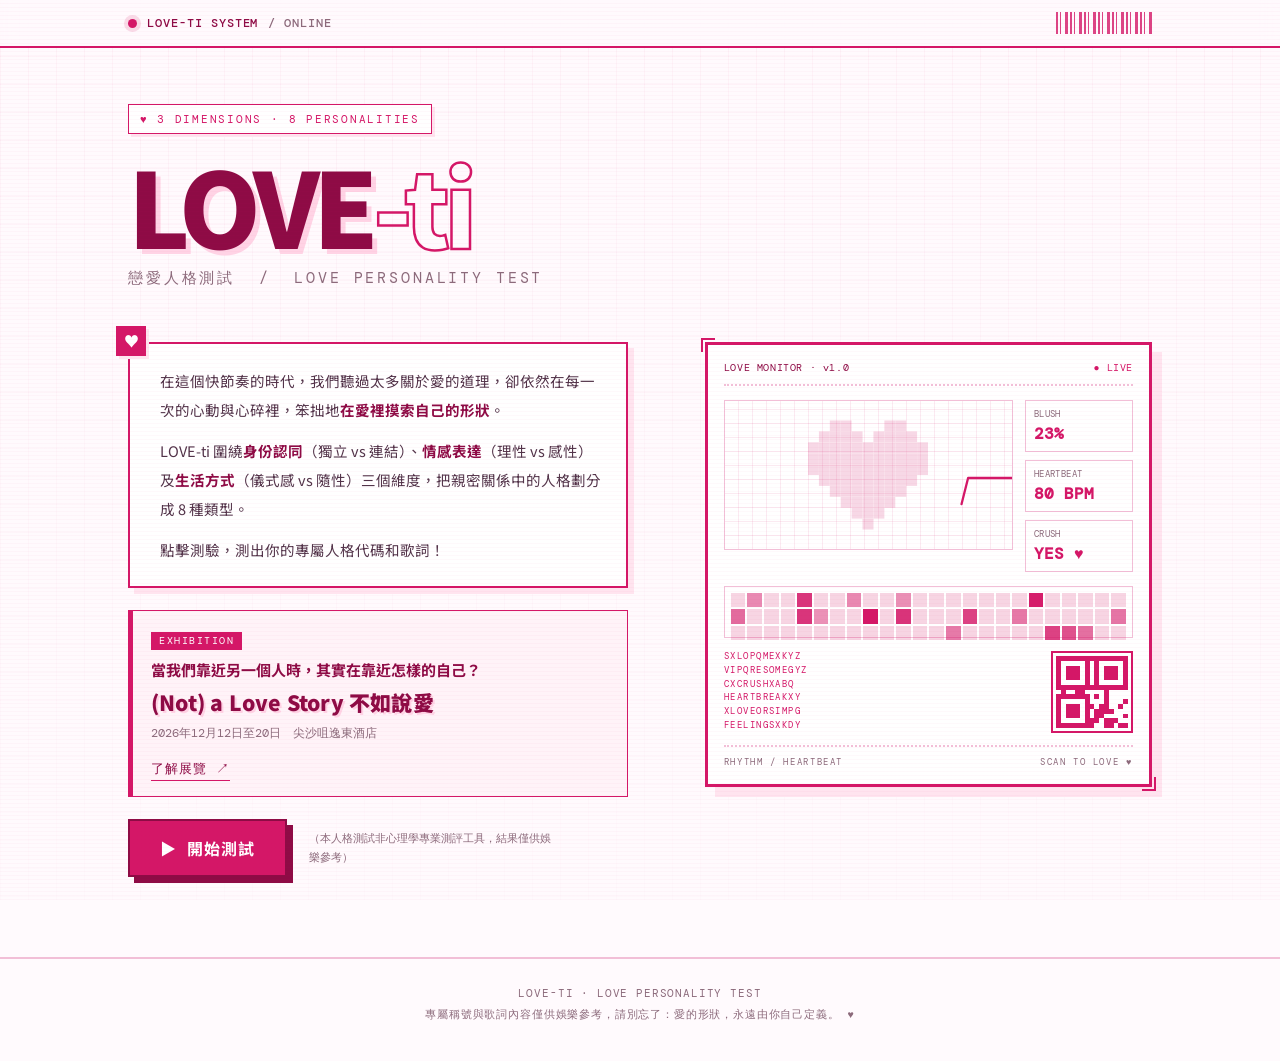
==== LOVE-ti/index.html @ d8050f68 "Add files via upload" ====
<!DOCTYPE html>
<html lang="zh-Hant">
<head>
<meta charset="UTF-8">
<meta name="viewport" content="width=device-width, initial-scale=1.0">
<title>LOVE-ti 戀愛人格測試 | Love Personality Test</title>
<meta name="description" content="LOVE-ti 戀愛人格測試：3 個維度、8 種戀愛人格，測出你的專屬戀愛人格和歌詞。">
<link rel="preconnect" href="https://fonts.googleapis.com">
<link rel="preconnect" href="https://fonts.gstatic.com" crossorigin>
<link href="https://fonts.googleapis.com/css2?family=DM+Mono:wght@400;500&family=Noto+Sans+TC:wght@400;500;700;900&family=Press+Start+2P&display=swap" rel="stylesheet">
<style>
:root{
  --pink:#d41767;
  --pink-deep:#8e0b45;
  --pink-mid:#e94d8c;
  --pink-soft:#ffe4ef;
  --pink-pale:#fff3f8;
  --ink:#311423;
  --muted:#8c6a7b;
  --paper:#fffafd;
  --line:#f2bfd7;
  --mono:'DM Mono',ui-monospace,monospace;
  --pixel:'Press Start 2P',var(--mono);
  --sans:'Noto Sans TC','PingFang TC','Microsoft JhengHei',sans-serif;
}
*{box-sizing:border-box}
html{scroll-behavior:smooth}
body{margin:0;background:var(--paper);color:var(--ink);font-family:var(--sans);-webkit-font-smoothing:antialiased;overflow-x:hidden}
body::before{content:"";position:fixed;inset:0;z-index:0;pointer-events:none;
  background-image:
    linear-gradient(rgba(212,23,103,.045) 1px,transparent 1px),
    linear-gradient(90deg,rgba(212,23,103,.045) 1px,transparent 1px);
  background-size:28px 28px;
  mask-image:linear-gradient(to bottom,rgba(0,0,0,.9),rgba(0,0,0,.25));
}
.scanlines{position:fixed;inset:0;z-index:90;pointer-events:none;background:repeating-linear-gradient(to bottom,transparent 0 3px,rgba(212,23,103,.028) 3px 4px)}
.wrap{position:relative;z-index:1;max-width:1080px;margin:0 auto;padding:0 28px}
.mono{font-family:var(--mono)}
.pixel{font-family:var(--pixel)}

/* ---------- top bar ---------- */
.topbar{border-bottom:2px solid var(--pink);background:rgba(255,250,253,.86);backdrop-filter:blur(8px);position:sticky;top:0;z-index:60}
.topbar-in{max-width:1080px;margin:auto;padding:12px 28px;display:flex;align-items:center;justify-content:space-between;gap:16px}
.brand{display:flex;align-items:center;gap:10px;font-family:var(--mono);font-size:12px;letter-spacing:.08em;color:var(--pink-deep);font-weight:500}
.brand .dot{width:9px;height:9px;background:var(--pink);border-radius:50%;box-shadow:0 0 0 4px rgba(212,23,103,.14);animation:blink 1.6s steps(2) infinite}
.barcode{height:22px;width:96px;background:repeating-linear-gradient(90deg,var(--pink) 0 2px,transparent 2px 4px,var(--pink) 4px 5px,transparent 5px 9px,var(--pink) 9px 12px,transparent 12px 14px);opacity:.8}
@keyframes blink{50%{opacity:.25}}

/* ---------- screens ---------- */
.screen{display:none;animation:fadeUp .55s cubic-bezier(.2,.8,.2,1)}
.screen.active{display:block}
@keyframes fadeUp{from{opacity:0;transform:translateY(18px)}to{opacity:1;transform:none}}

/* ---------- hero ---------- */
.hero-head{padding:56px 0 24px}
.hero{display:grid;grid-template-columns:1.08fr .92fr;gap:52px;align-items:start;padding:0 0 80px}
.eyebrow{display:inline-flex;align-items:center;gap:8px;font-family:var(--mono);font-size:11px;letter-spacing:.16em;color:var(--pink);border:1.5px solid var(--pink);padding:7px 11px;background:#fff;box-shadow:3px 3px 0 var(--pink-soft)}
.title{margin:22px 0 4px;font-size:clamp(60px,8.6vw,104px);line-height:.92;font-weight:900;letter-spacing:-.06em;color:var(--pink-deep);text-shadow:5px 5px 0 #ffd3e5}
.title span{color:transparent;-webkit-text-stroke:2.5px var(--pink);text-shadow:none}
.subtitle{font-family:var(--mono);font-size:clamp(12px,1.5vw,15px);letter-spacing:.19em;color:var(--muted);margin:16px 0 30px;text-transform:uppercase}
.intro{position:relative;background:#fff;border:2px solid var(--pink);box-shadow:6px 6px 0 var(--pink-soft);padding:22px 24px 22px 30px;font-size:14.5px;line-height:2;color:#523349;max-width:500px}
.intro::before{content:"♥";position:absolute;left:-14px;top:-18px;background:var(--pink);color:#fff;width:30px;height:30px;display:grid;place-items:center;font-size:15px;box-shadow:3px 3px 0 var(--pink-soft)}
.intro b{color:var(--pink-deep)}
.intro p{margin:0 0 12px}
.intro p:last-child{margin:0}
.btn{display:inline-flex;align-items:center;justify-content:center;gap:10px;cursor:pointer;border:2px solid var(--pink-deep);background:var(--pink);color:#fff;font-family:var(--sans);font-weight:700;font-size:16px;letter-spacing:.06em;padding:15px 30px;box-shadow:6px 6px 0 var(--pink-deep);transition:transform .16s,box-shadow .16s,background .16s;user-select:none}
.btn:hover{transform:translate(3px,3px);box-shadow:3px 3px 0 var(--pink-deep);background:var(--pink-mid)}
.btn:active{transform:translate(6px,6px);box-shadow:0 0 0 var(--pink-deep)}
.btn.ghost{background:#fff;color:var(--pink-deep);box-shadow:4px 4px 0 var(--pink-soft)}
.btn.small{padding:11px 18px;font-size:13px;box-shadow:4px 4px 0 var(--pink-deep)}
.hero-actions{display:flex;align-items:center;gap:22px;flex-wrap:wrap;margin-top:0}
.note{font-family:var(--mono);font-size:11px;color:var(--muted);line-height:1.7;max-width:250px}

/* ---------- exhibition ---------- */
.exhibit{position:relative;background:var(--pink-pale);border:1.5px solid var(--pink);border-left:5px solid var(--pink);padding:14px 18px 15px;max-width:500px;margin:22px 0}
.exhibit .ex-tag{display:inline-block;background:var(--pink);color:#fff;font-family:var(--mono);font-size:9.5px;letter-spacing:.16em;padding:3px 8px;margin-bottom:7px}
.exhibit .ex-slogan{font-size:15px;font-weight:700;line-height:1.7;color:var(--pink-deep);margin:0 0 6px}
.exhibit .ex-title{font-weight:900;font-size:21px;color:var(--pink-deep);line-height:1.4;text-shadow:2px 2px 0 #ffd3e5;letter-spacing:.01em}
.exhibit .ex-meta{font-family:var(--mono);font-size:12px;color:var(--muted);margin:5px 0 11px;line-height:1.7}
.ex-link{display:inline-block;font-family:var(--mono);font-size:12.5px;letter-spacing:.08em;color:var(--pink-deep);text-decoration:none;border-bottom:1.5px solid var(--pink);padding-bottom:2px}
.ex-link:hover{color:var(--pink);border-bottom-style:dashed}
.result-ex{max-width:none;margin:0 0 26px}
.result-ex .ex-slogan{font-size:16px}
.result-ex .ex-title{font-size:23px}
.result-ex .ex-meta{font-size:13px}

/* ---------- jelly bounce on click ---------- */
.jelly{animation:jelly .56s cubic-bezier(.2,.8,.2,1)}
@keyframes jelly{
  0%{transform:scale(1,1)}
  22%{transform:scale(1.13,.87)}
  42%{transform:scale(.9,1.12)}
  62%{transform:scale(1.06,.94)}
  80%{transform:scale(.97,1.03)}
  100%{transform:scale(1,1)}
}

/* ---------- monitor ---------- */
.monitor{background:#fff;border:3px solid var(--pink);box-shadow:10px 10px 0 var(--pink-soft);padding:16px;position:relative}
.monitor::before,.monitor::after{content:"";position:absolute;width:12px;height:12px;border:2px solid var(--pink)}
.monitor::before{top:-7px;left:-7px;border-right:0;border-bottom:0}
.monitor::after{bottom:-7px;right:-7px;border-left:0;border-top:0}
.m-head{display:flex;justify-content:space-between;align-items:center;font-family:var(--mono);font-size:10px;color:var(--pink-deep);border-bottom:2px dotted var(--line);padding-bottom:10px;letter-spacing:.06em}
.m-head .live{color:var(--pink);animation:blink 1.2s steps(2) infinite}
.m-mid{display:grid;grid-template-columns:1fr 108px;gap:12px;margin:14px 0}
.m-wave{border:1.5px solid var(--line);background:repeating-linear-gradient(90deg,transparent 0 13px,rgba(212,23,103,.09) 13px 14px),repeating-linear-gradient(0deg,transparent 0 13px,rgba(212,23,103,.09) 13px 14px);height:150px;position:relative;overflow:hidden;display:grid;place-items:center}
.m-wave svg{width:100%;height:100%}
.ecg{fill:none;stroke:var(--pink);stroke-width:2.4;stroke-linecap:round;stroke-linejoin:round;stroke-dasharray:520;stroke-dashoffset:520;animation:ecgDraw 3.4s linear infinite}
@keyframes ecgDraw{0%{stroke-dashoffset:520}70%,100%{stroke-dashoffset:-520}}
.m-stats{display:flex;flex-direction:column;gap:8px}
.stat{border:1.5px solid var(--line);padding:7px 8px;font-family:var(--mono);font-size:9px;color:var(--muted);letter-spacing:.04em}
.stat b{display:block;font-size:16px;color:var(--pink);letter-spacing:0;margin-top:3px}
.m-pixels{height:52px;margin-bottom:12px;border:1.5px solid var(--line);display:grid;grid-template-columns:repeat(24,1fr);gap:2px;padding:6px;align-items:center}
.m-pixels i{aspect-ratio:1;background:var(--pink);opacity:.18}
.m-pixels i.on{opacity:1}
.m-bottom{display:grid;grid-template-columns:1fr 82px;gap:12px;align-items:end}
.m-lines{font-family:var(--mono);font-size:9px;line-height:1.55;letter-spacing:.16em;color:var(--pink);word-break:break-all}
.m-lines span{display:block;white-space:nowrap}
.qr{width:82px;height:82px;border:2px solid var(--pink);padding:3px;background:#fff}
.qr svg{width:100%;height:100%;display:block}
.m-foot{margin-top:12px;font-family:var(--mono);font-size:9px;letter-spacing:.18em;color:var(--muted);display:flex;justify-content:space-between;border-top:2px dotted var(--line);padding-top:9px}

/* ---------- quiz ---------- */
.quiz-head{display:flex;align-items:flex-end;justify-content:space-between;gap:20px;margin:52px 0 18px}
.quiz-head h2{font-size:26px;margin:0;font-weight:900;letter-spacing:-.02em}
.counter{font-family:var(--mono);font-size:13px;color:var(--pink-deep);letter-spacing:.1em}
.counter em{font-style:normal;color:var(--pink);font-size:22px}
.progress{height:12px;border:2px solid var(--pink);background:#fff;box-shadow:4px 4px 0 var(--pink-soft);overflow:hidden}
.progress div{height:100%;background:repeating-linear-gradient(90deg,var(--pink) 0 12px,var(--pink-mid) 12px 16px);width:10%;transition:width .4s cubic-bezier(.2,.8,.2,1)}
.q-card{background:#fff;border:2px solid var(--pink);box-shadow:8px 8px 0 var(--pink-soft);padding:34px 36px;margin-top:26px}
.q-index{font-family:var(--pixel);font-size:11px;color:var(--pink);letter-spacing:.04em}
.q-title{font-size:clamp(19px,2.6vw,25px);font-weight:900;line-height:1.6;margin:14px 0 26px;letter-spacing:-.01em}
.options{display:grid;grid-template-columns:1fr 1fr;gap:14px}
.opt{position:relative;text-align:left;cursor:pointer;border:2px solid var(--line);background:var(--pink-pale);padding:18px 18px 18px 56px;font-family:var(--sans);font-size:14.5px;line-height:1.75;color:var(--ink);min-height:88px;transition:transform .16s,border-color .16s,box-shadow .16s,background .16s}
.opt:hover{transform:translate(-3px,-3px);border-color:var(--pink);box-shadow:5px 5px 0 var(--pink);background:#fff}
.opt .key{position:absolute;left:14px;top:16px;width:28px;height:28px;display:grid;place-items:center;background:var(--pink);color:#fff;font-family:var(--mono);font-size:13px;font-weight:500}
.opt:hover .key{background:var(--pink-deep)}
.opt.picked{border-color:var(--pink);background:#fff;box-shadow:5px 5px 0 var(--pink)}
.quiz-foot{display:flex;justify-content:space-between;align-items:center;margin-top:22px;min-height:44px}
.back{border:0;background:transparent;color:var(--muted);font-family:var(--mono);font-size:12px;cursor:pointer;padding:8px 0;border-bottom:1px solid var(--line)}
.back:hover{color:var(--pink)}
.hint{font-family:var(--mono);font-size:11px;color:var(--muted);letter-spacing:.04em}

/* final question */
.final-note{background:var(--pink-soft);border-left:4px solid var(--pink);padding:12px 16px;font-size:13px;line-height:1.8;color:var(--pink-deep);margin:-10px 0 22px}
.mascot-grid{display:grid;grid-template-columns:repeat(4,1fr);gap:12px}
.mascot-opt{cursor:pointer;border:2px solid var(--line);background:#fff;padding:10px 8px 12px;text-align:center;transition:transform .16s,box-shadow .16s,border-color .16s}
.mascot-opt:hover{transform:translate(-3px,-3px);border-color:var(--pink);box-shadow:5px 5px 0 var(--pink)}
.mascot-opt img{width:100%;height:96px;object-fit:contain;display:block}
.mascot-opt b{display:block;font-family:var(--mono);font-size:15px;color:var(--pink-deep);margin-top:4px;letter-spacing:.06em}
.mascot-opt small{font-size:11px;color:var(--muted)}

/* ---------- result ---------- */
.result-top{text-align:center;padding:58px 0 8px}
.result-top .eyebrow{margin-bottom:14px}
.result-top h2{font-size:clamp(28px,4.5vw,44px);font-weight:900;margin:0;color:var(--pink-deep);letter-spacing:-.03em}
.result-top p{font-family:var(--mono);font-size:12px;letter-spacing:.16em;color:var(--muted)}
.result-card{display:flex;flex-direction:column;background:#fff;border:3px solid var(--pink);box-shadow:10px 10px 0 var(--pink-soft);margin:34px 0 26px}
.result-avatar{background:var(--pink-pale);border-bottom:2px solid var(--pink);display:flex;flex-direction:column;align-items:center;justify-content:center;padding:26px;position:relative}
.result-avatar::before{content:"";position:absolute;inset:14px;border:1.5px dashed var(--line);pointer-events:none}
.result-avatar img{width:100%;max-width:270px;height:auto;max-height:270px;object-fit:contain;animation:float 4s ease-in-out infinite}
@keyframes float{50%{transform:translateY(-9px) rotate(-2deg)}}
.result-body{padding:26px 34px 30px}
.traits-line{font-family:var(--mono);font-size:12px;letter-spacing:.16em;color:var(--pink);margin-bottom:8px}
.type-name{font-size:clamp(25px,3.4vw,34px);font-weight:900;margin:0 0 18px;letter-spacing:-.02em}
.type-desc{font-size:14.5px;line-height:2;color:#523349;margin:0}
.lyric{margin-bottom:22px;background:var(--pink-pale);border-left:4px solid var(--pink);padding:18px 22px}
.lyric .ly-text{font-size:16px;line-height:1.9;font-weight:700;color:var(--pink-deep);white-space:pre-line}
.lyric .ly-credit{font-family:var(--mono);font-size:10.5px;color:var(--muted);margin-top:10px;line-height:1.7}
.analysis-grid{display:grid;grid-template-columns:1fr 1fr;gap:20px;margin-bottom:26px}
.panel{background:#fff;border:2px solid var(--pink);box-shadow:5px 5px 0 var(--pink-soft);padding:22px}
.panel h3{font-family:var(--mono);font-size:11px;letter-spacing:.16em;color:var(--pink);margin:0 0 4px;font-weight:500}
.panel .panel-sub{font-size:12px;color:var(--muted);margin-bottom:14px}
.sliders{display:flex;flex-direction:column;gap:30px;padding:8px 2px 4px}
.slider-row{text-align:center}
.slider-dim{font-family:var(--mono);font-size:13px;font-weight:700;letter-spacing:.18em;color:var(--pink-deep);margin-bottom:10px}
.slider-bar{position:relative;height:40px;border:1px solid var(--line);border-radius:24px;overflow:hidden;background:#f5f3f5}
.slider-fill{position:absolute;top:0;bottom:0;border-radius:24px}
.pct-badge{position:absolute;top:50%;transform:translateY(-50%);z-index:2;width:36px;height:36px;border-radius:50%;background:#fff;border:2px solid rgba(212,23,103,.28);display:grid;place-items:center;font-family:var(--mono);font-size:12px;font-weight:500;color:var(--pink-deep);box-shadow:0 2px 5px rgba(142,11,69,.12)}
.pct-badge.bl{left:1px}
.pct-badge.br{right:1px}
.side-label{position:absolute;top:50%;transform:translateY(-50%);z-index:2;font-family:var(--mono);font-size:12px;font-weight:700;letter-spacing:.04em;white-space:nowrap;color:var(--muted)}
.side-label.ll{left:43px}
.side-label.rl{right:43px;text-align:right}
.side-label.on-fill{color:#fff}
@media(max-width:560px){
  .slider-bar{height:38px}
  .pct-badge{width:34px;height:34px;font-size:11px}
  .side-label{font-size:11px}
  .side-label.ll{left:40px}
  .side-label.rl{right:40px}
}
.match-list{display:flex;flex-direction:column;gap:22px}
.match{display:flex;gap:22px;align-items:flex-start;border-bottom:1px dashed var(--line);padding-bottom:22px}
.match:last-child{border-bottom:0;padding-bottom:0}
.match img{width:150px;height:150px;object-fit:contain;flex:none;background:var(--pink-pale);border:1.5px solid var(--line)}
.match .m-code{font-family:var(--mono);font-size:15px;font-weight:500;color:var(--pink-deep)}
.match .m-tag{font-family:var(--mono);font-size:11px;letter-spacing:.08em;padding:4px 8px;margin-left:8px;vertical-align:middle}
.match .m-tag.good{background:#ffe6f0;color:var(--pink)}
.match .m-tag.bad{background:#3d1730;color:#ffd0e3}
.match .m-name{font-size:22px;font-weight:900;margin:8px 0 8px}
.match .m-why{font-size:15px;line-height:1.9;color:var(--muted)}
.actions{display:flex;gap:16px;justify-content:center;flex-wrap:wrap;margin:34px 0 70px}

/* ---------- footer / toast ---------- */
.footer{border-top:2px solid var(--line);padding:24px 0 36px;text-align:center;font-family:var(--mono);font-size:10.5px;letter-spacing:.08em;color:var(--muted);line-height:2}
.toast{position:fixed;left:50%;bottom:32px;transform:translate(-50%,20px);background:var(--ink);color:#fff;font-family:var(--mono);font-size:12px;padding:12px 22px;opacity:0;pointer-events:none;transition:.3s;z-index:120;box-shadow:4px 4px 0 var(--pink)}
.toast.show{opacity:1;transform:translate(-50%,0)}
.loading{display:flex;flex-direction:column;align-items:center;justify-content:center;min-height:60vh;gap:18px}
.loading .ld-heart{font-size:56px;animation:pulse 1s ease-in-out infinite}
@keyframes pulse{50%{transform:scale(1.18)}}
.loading p{font-family:var(--mono);font-size:12px;letter-spacing:.2em;color:var(--pink)}

@media(max-width:860px){
  .hero-head{padding:44px 0 24px}
  .hero{grid-template-columns:1fr;gap:32px;padding:0 0 60px}
  .monitor{max-width:460px}
  .result-card{grid-template-columns:1fr}
  .result-avatar{border-right:0;border-bottom:2px solid var(--pink);min-height:280px}
  .analysis-grid{grid-template-columns:1fr}
}
@media(max-width:560px){
  .wrap{padding:0 18px}
  .topbar-in{padding:10px 18px}
  .barcode{width:56px}
  .options{grid-template-columns:1fr}
  .mascot-grid{grid-template-columns:repeat(2,1fr)}
  .q-card{padding:24px 20px}
  .result-body{padding:24px 20px}
  .title{text-shadow:4px 4px 0 #ffd3e5}
  .match img{width:110px;height:110px}
  .match .m-name{font-size:19px}
  .match .m-why{font-size:13.5px}
}
</style>
</head>
<body>
<div class="scanlines"></div>

<header class="topbar">
  <div class="topbar-in">
    <div class="brand"><span class="dot"></span>LOVE-TI SYSTEM <span style="color:var(--muted)">/ ONLINE</span></div>
    <div class="barcode" aria-hidden="true"></div>
  </div>
</header>

<main class="wrap">

  <!-- ============ HERO ============ -->
  <section id="hero" class="screen active">
    <div class="hero-head">
      <span class="eyebrow" data-text="eyebrow"></span>
      <h1 class="title">LOVE<span>-ti</span></h1>
      <div class="subtitle" data-html="subtitle"></div>
    </div>
    <div class="hero">
      <div>
        <div class="intro" data-html="introHTML"></div>
        <div class="exhibit">
          <span class="ex-tag">EXHIBITION</span>
          <div class="ex-slogan" data-text="exhibitionSlogan"></div>
          <div class="ex-title" data-text="exhibitionTitle"></div>
          <div class="ex-meta" data-text="exhibitionShare"></div>
          <a class="ex-link" data-exhibition-link target="_blank" rel="noopener" data-text="exhibitionBtn"></a>
        </div>
        <div class="hero-actions">
          <button class="btn" onclick="startQuiz()" data-html="startBtn"></button>
          <div class="note" data-text="disclaimer"></div>
        </div>
      </div>

      <div class="monitor">
        <div class="m-head"><span>LOVE MONITOR · v1.0</span><span class="live">● LIVE</span></div>
        <div class="m-mid">
          <div class="m-wave">
            <svg viewBox="0 0 300 150" preserveAspectRatio="none">
              <path class="ecg" d="M0 78 H38 l9 0 l7 -16 l9 47 l8 -31 l8 0 H96 l8 0 l7 -16 l9 47 l8 -31 l8 0 H158 l9 0 l7 -16 l9 47 l8 -31 l8 0 H222 l8 0 l7 -16 l9 47 l8 -31 l8 0 H300"/>
            </svg>
            <div id="pixelHeart" style="position:absolute;display:grid;place-items:center;opacity:.16"></div>
          </div>
          <div class="m-stats">
            <div class="stat">BLUSH<b>23%</b></div>
            <div class="stat">HEARTBEAT<b id="bpm">88 BPM</b></div>
            <div class="stat">CRUSH<b id="crush">YES ♥</b></div>
          </div>
        </div>
        <div class="m-pixels" id="pixelRow"></div>
        <div class="m-bottom">
          <div class="m-lines">
            <span>SXLOPQMEXKYZ</span><span>VIPQRESOMEGYZ</span>
            <span>CXCRUSHXABQ</span><span>HEARTBREAKXY</span>
            <span>XLOVEORSIMPG</span><span>FEELINGSXKDY</span>
          </div>
          <div class="qr" id="fakeQr"></div>
        </div>
        <div class="m-foot"><span>RHYTHM / HEARTBEAT</span><span>SCAN TO LOVE ♥</span></div>
      </div>
    </div>
  </section>

  <!-- ============ QUIZ ============ -->
  <section id="quiz" class="screen">
    <div class="quiz-head">
      <h2><span data-text="quizTitle"></span> <span style="color:var(--pink);font-family:var(--mono);font-size:14px">/ QUIZ</span></h2>
      <div class="counter" id="counterWrap">Q <em>01</em> / 12</div>
    </div>
    <div class="progress"><div id="progressBar"></div></div>
    <div class="q-card" id="qCard"></div>
    <div class="quiz-foot">
      <button class="back" id="backBtn" onclick="goBack()" style="visibility:hidden" data-text="backBtn"></button>
      <span class="hint" data-text="quizHint"></span>
    </div>
  </section>

  <!-- ============ LOADING ============ -->
  <section id="loadingScreen" class="screen">
    <div class="loading">
      <div class="ld-heart">♥</div>
      <p id="loadingText" data-text="loadingText"></p>
      <div class="progress" style="width:min(100%,420px)"><div id="loadBar" style="width:5%"></div></div>
    </div>
  </section>

  <!-- ============ RESULT ============ -->
  <section id="result" class="screen">
    <div id="resultContent"></div>
  </section>

</main>

<footer class="footer" data-html="footerHTML"></footer>

<div class="toast" id="toast"></div>

<script src="content.js"></script>
<script>
/* =========================================================
   DATA  —— 所有可修改文字集中在 content.js
   ========================================================= */
const IMAGE = code => `assets/mascots/${code}.png`;
const C = window.LOVE_TI_CONTENT;
const QUESTIONS = C.questions;
const BONUS = C.bonus;
const TYPES = C.types;
const UI = C.ui;
const DIMS = [['D','L'],['P','C'],['R','S']];
const TRAIT = {D:'感性', L:'理性', P:'獨立', C:'連結', R:'儀式感', S:'隨性'};
let currentCode = 'DPR';

// 把 content.js 的文字填入頁面
document.querySelectorAll('[data-text]').forEach(el=>{ el.textContent = UI[el.dataset.text] ?? ''; });
document.querySelectorAll('[data-html]').forEach(el=>{ el.innerHTML = UI[el.dataset.html] ?? ''; });
document.querySelectorAll('[data-exhibition-link]').forEach(el=>{ el.href = UI.exhibitionUrl; });

// 果凍彈跳：點擊選項或人格圖時彈一下
function jelly(el){
  if(!el) return;
  el.classList.remove('jelly'); void el.offsetWidth; el.classList.add('jelly');
  setTimeout(()=>el.classList.remove('jelly'), 600);
}
document.addEventListener('click',e=>{
  const el=e.target.closest('.result-avatar img, .match img');
  if(el) jelly(el);
});

/* =========================================================
   STATE
   ========================================================= */
let answers = [];        // 12 題主問題的答案
let current = 0;
let scores = {};
let bonusQueue = [];     // 需要進行額外問題的維度索引
let bonusAnswers = [];
let bonusPos = 0;
let phase = 'main';

function freshScores(){ return {D:0,L:0,P:0,C:0,R:0,S:0,F:0}; }

function tally(){
  scores = freshScores();
  answers.forEach((choice,i)=>{
    (QUESTIONS[i]?.options[choice]?.s || []).forEach(k => scores[k]++);
  });
  bonusAnswers.forEach(({bi,ci})=>{
    (BONUS[bi]?.options[ci]?.s || []).forEach(k => scores[k]++);
  });
}

// 只計算主問題，用來判斷哪些維度同分
function mainScores(){
  const s = freshScores();
  answers.forEach((choice,i)=>{
    (QUESTIONS[i]?.options[choice]?.s || []).forEach(k => s[k]++);
  });
  return s;
}

/* =========================================================
   SCREENS
   ========================================================= */
function show(id){
  document.querySelectorAll('.screen').forEach(s => s.classList.remove('active'));
  document.getElementById(id).classList.add('active');
  window.scrollTo({top:0,behavior:'instant'});
}
function startQuiz(){
  answers=[]; current=0; bonusQueue=[]; bonusAnswers=[]; bonusPos=0; phase='main';
  tally(); renderQuestion(); show('quiz');
}

function setProgress(n, label){
  document.getElementById('counterWrap').innerHTML = label;
  document.getElementById('progressBar').style.width = n+'%';
  document.getElementById('backBtn').style.visibility = (phase==='bonus' || current>0) ? 'visible':'hidden';
}

function renderQuestion(){
  setProgress((current+1)/QUESTIONS.length*100, `Q <em>${String(current+1).padStart(2,'0')}</em> / ${String(QUESTIONS.length).padStart(2,'0')}`);
  const item = QUESTIONS[current];
  document.getElementById('qCard').innerHTML = `
    <div class="q-index">QUESTION ${String(current+1).padStart(2,'0')}</div>
    <div class="q-title">${item.q}</div>
    <div class="options">
      ${item.options.map((o,i)=>`<button class="opt" onclick="choose(${i})"><span class="key">${'ABCD'[i]}</span>${o.t}</button>`).join('')}
    </div>`;
}

function renderBonus(){
  const bi = bonusQueue[bonusPos];
  const item = BONUS[bi];
  setProgress(100, `EX <em>${String(bonusPos+1).padStart(2,'0')}</em> / ${String(bonusQueue.length).padStart(2,'0')}`);
  document.getElementById('qCard').innerHTML = `
    <div class="q-index">${UI.extraLabel}</div>
    <div class="q-title">${item.q}</div>
    <div class="options">
      ${item.options.map((o,i)=>`<button class="opt" onclick="chooseBonus(${i})"><span class="key">${'AB'[i]}</span>${o.t}</button>`).join('')}
    </div>`;
}

function choose(i){
  answers[current] = i;
  tally();
  if(current < QUESTIONS.length-1){ current++; renderQuestion(); }
  else afterMain();
}

function afterMain(){
  const s = mainScores();
  bonusQueue = DIMS.map((pair,idx)=> s[pair[0]]===s[pair[1]] ? idx : null).filter(v=>v!==null);
  bonusAnswers=[]; bonusPos=0;
  if(bonusQueue.length===0) finish();
  else { phase='bonus'; renderBonus(); }
}

function chooseBonus(i){
  bonusAnswers.length = bonusPos;
  bonusAnswers.push({bi:bonusQueue[bonusPos], ci:i});
  bonusPos++;
  tally();
  if(bonusPos < bonusQueue.length) renderBonus();
  else finish();
}

function goBack(){
  if(phase==='bonus'){
    if(bonusPos>0){ bonusPos--; bonusAnswers.length=bonusPos; renderBonus(); }
    else { phase='main'; current=QUESTIONS.length-1; renderQuestion(); }
  } else if(current>0){
    current--; answers.length=current; tally(); renderQuestion();
  }
}

function finish(){
  phase='done';
  show('loadingScreen');
  let p=5; const bar=document.getElementById('loadBar');
  const timer=setInterval(()=>{
    p += 12+Math.random()*16;
    bar.style.width = Math.min(100,p)+'%';
    if(p>=100){
      clearInterval(timer);
      setTimeout(()=>renderResult(computeResult()), 420);
    }
  },230);
}

/* =========================================================
   RESULT
   ========================================================= */
function computeResult(){
  tally();
  // 彩蛋：四個「分手選項」全部選中才解鎖
  if(scores.F >= 4) return 'DPR-F';
  let code = '';
  DIMS.forEach(pair=>{
    code += scores[pair[0]] >= scores[pair[1]] ? pair[0] : pair[1];
  });
  return code;
}

function slidersHTML(){
  const colors = ['#d41767','#e94d8c','#8e0b45'];
  return UI.profileDims.map((d,idx)=>{
    const a = scores[d.left], b = scores[d.right], total = a+b;
    const win = a>=b ? d.left : d.right;
    const pct = total===0 ? 50 : Math.round(Math.max(a,b)/total*100);
    const leftDominant = win===d.left;
    const leftPct = leftDominant ? pct : 100-pct;
    const rightPct = 100-leftPct;
    const leftOnFill = (leftDominant && pct>=15) || (!leftDominant && pct>=95);
    const rightOnFill = (!leftDominant && pct>=15) || (leftDominant && pct>=95);
    const fillStyle = leftDominant
      ? `left:0;width:${pct}%;background:${colors[idx]}`
      : `right:0;width:${pct}%;background:${colors[idx]}`;
    return `<div class="slider-row">
      <div class="slider-dim">${d.name}</div>
      <div class="slider-bar">
        <div class="slider-fill" style="${fillStyle}"></div>
        <span class="pct-badge bl">${leftPct}%</span>
        <span class="side-label ll ${leftOnFill?'on-fill':''}">${TRAIT[d.left]}</span>
        <span class="side-label rl ${rightOnFill?'on-fill':''}">${TRAIT[d.right]}</span>
        <span class="pct-badge br">${rightPct}%</span>
      </div>
    </div>`;
  }).join('');
}

function renderResult(code){
  currentCode = code;
  const t = TYPES[code];
  const spark = TYPES[t.spark], clash = TYPES[t.clash];
  const traits = [TRAIT[code[1]], TRAIT[code[0]], TRAIT[code[2]]].join(' · ');
  document.getElementById('resultContent').innerHTML = `
    <div class="result-top">
      <span class="eyebrow">${UI.resultEyebrow}</span>
      <h2>${UI.resultTitle}</h2>
      <p>${UI.resultSub}</p>
    </div>

    <div class="result-card">
      <div class="result-avatar">
        <img src="${IMAGE(code)}" alt="${t.name}">
      </div>
      <div class="result-body">
        <div class="traits-line">（${traits}）</div>
        <div class="type-name">${t.name}</div>
        <div class="lyric">
          <div class="ly-text">${t.lyric}</div>
          <div class="ly-credit">〈${t.song}〉唱：${t.singer}　曲：${t.composer||''}　詞：${t.lyricist}</div>
        </div>
        <p class="type-desc">${t.desc}</p>
      </div>
    </div>

    <div class="analysis-grid">
      <div class="panel">
        <h3>${UI.profileTitle}</h3>
        <div class="panel-sub">${UI.profileSub}</div>
        <div class="sliders">${slidersHTML()}</div>
      </div>
      <div class="panel">
        <h3>${UI.compatTitle}</h3>
        <div class="panel-sub">${UI.compatSub}</div>
        <div class="match-list">
          <div class="match">
            <img src="${IMAGE(t.spark)}" alt="${spark.name}">
            <div>
              <div class="m-code"><span class="m-tag good">${UI.tagSpark}</span></div>
              <div class="m-name">${spark.name}</div><div class="m-why">${t.sparkWhy}</div>
            </div>
          </div>
          <div class="match">
            <img src="${IMAGE(t.clash)}" alt="${clash.name}">
            <div>
              <div class="m-code"><span class="m-tag bad">${UI.tagClash}</span></div>
              <div class="m-name">${clash.name}</div><div class="m-why">${t.clashWhy}</div>
            </div>
          </div>
        </div>
      </div>
    </div>

    <div class="exhibit result-ex">
      <span class="ex-tag">EXHIBITION</span>
      <div class="ex-slogan" data-text="exhibitionSlogan"></div>
      <div class="ex-title" data-text="exhibitionTitle"></div>
      <div class="ex-meta" data-text="exhibitionShare"></div>
      <a class="ex-link" data-exhibition-link target="_blank" rel="noopener" data-text="exhibitionBtn"></a>
    </div>

    <div class="actions">
      <button class="btn" onclick="shareImage()" data-html="shareImageBtn"></button>
      <button class="btn ghost small" onclick="startQuiz()" data-html="retryBtn"></button>
      <button class="btn ghost small" onclick="show('hero')" data-html="homeBtn"></button>
    </div>`;
  document.querySelectorAll('#resultContent [data-html]').forEach(el=>{ el.innerHTML = UI[el.dataset.html] ?? ''; });
  document.querySelectorAll('#resultContent [data-text]').forEach(el=>{ el.textContent = UI[el.dataset.text] ?? ''; });
  document.querySelectorAll('#resultContent [data-exhibition-link]').forEach(el=>{ el.href = UI.exhibitionUrl; });
  show('result');
}

/* =========================================================
   EXTRAS
   ========================================================= */
function toast(msg){
  const el=document.getElementById('toast');
  el.textContent=msg; el.classList.add('show');
  clearTimeout(el._t); el._t=setTimeout(()=>el.classList.remove('show'),2400);
}
function shareCaption(code){
  const t=TYPES[code];
  return UI.shareCaption
    .replace('{name}',t.name)
    .replace('{lyric}',t.lyric.replace(/\n/g,' / '))
    .replace('{song}',t.song)
    .replace('{singer}',t.singer)
    .replace('{composer}',t.composer||'')
    .replace('{lyricist}',t.lyricist)
    .replace('{slogan}',UI.exhibitionSlogan)
    .replace('{exhibitionTitle}',UI.exhibitionTitle)
    .replace('{exhibitionDate}',UI.exhibitionDate)
    .replace('{exhibitionVenue}',UI.exhibitionVenue)
    .replace('{exhibitionLink}',UI.exhibitionLink)
    .replace('{url}',location.href);
}
function copyText(text){
  if(navigator.clipboard?.writeText) return navigator.clipboard.writeText(text);
  return new Promise((res,rej)=>{
    const ta=document.createElement('textarea');
    ta.value=text; ta.style.position='fixed'; ta.style.opacity='0';
    document.body.appendChild(ta); ta.select();
    try{ document.execCommand('copy'); res(); }catch(e){ rej(e); } finally{ ta.remove(); }
  });
}
function shareResult(){
  copyText(shareCaption(currentCode)).then(()=>toast(UI.toastCopy)).catch(()=>toast('複製失敗，請手動選取文字'));
}
function shareWhatsApp(){
  window.open('https://wa.me/?text='+encodeURIComponent(shareCaption(currentCode)),'_blank','noopener');
  toast(UI.toastWhatsApp);
}
function loadImage(src){
  return new Promise((resolve,reject)=>{
    const img=new Image();
    img.onload=()=>resolve(img);
    img.onerror=reject;
    img.src=src;
  });
}
async function buildShareCanvas(code){
  const t=TYPES[code];
  const canvas=document.createElement('canvas');
  canvas.width=1080; canvas.height=1350;
  const ctx=canvas.getContext('2d');
  ctx.fillStyle='#fffafd'; ctx.fillRect(0,0,1080,1350);
  ctx.strokeStyle='rgba(212,23,103,.06)'; ctx.lineWidth=1;
  for(let x=0;x<1080;x+=40){ctx.beginPath();ctx.moveTo(x,0);ctx.lineTo(x,1350);ctx.stroke();}
  for(let y=0;y<1350;y+=40){ctx.beginPath();ctx.moveTo(0,y);ctx.lineTo(1080,y);ctx.stroke();}
  ctx.strokeStyle='#d41767'; ctx.lineWidth=6; ctx.strokeRect(30,30,1020,1290);
  ctx.fillStyle='#8e0b45'; ctx.font='900 54px "Noto Sans TC",sans-serif'; ctx.fillText('LOVE-ti',72,118);
  ctx.fillStyle='#d41767'; ctx.font='500 22px "DM Mono",monospace'; ctx.fillText('LOVE PERSONALITY TEST',74,154);
  let img=null; try{ img=await loadImage(IMAGE(code)); }catch(e){}
  if(img){
    const scale=Math.min(540/img.width,470/img.height);
    const w=img.width*scale, h=img.height*scale;
    ctx.drawImage(img,540-w/2,175+(470-h)/2,w,h);
  }
  ctx.textAlign='center';
  const traits=[TRAIT[code[1]],TRAIT[code[0]],TRAIT[code[2]]].join(' · ');
  ctx.fillStyle='#d41767'; ctx.font='500 26px "DM Mono",monospace'; ctx.fillText('（'+traits+'）',540,675);
  ctx.fillStyle='#311423'; ctx.font='900 66px "Noto Sans TC",sans-serif'; ctx.fillText(t.name,540,755);
  ctx.fillStyle='#ffe4ef'; ctx.fillRect(100,800,880,205);
  ctx.fillStyle='#d41767'; ctx.fillRect(100,800,8,205);
  ctx.fillStyle='#8e0b45'; ctx.font='700 36px "Noto Sans TC",sans-serif';
  t.lyric.split('\n').forEach((ln,i)=>ctx.fillText(ln,540,862+i*52));
  ctx.fillStyle='#8c6a7b'; ctx.font='22px "DM Mono",monospace';
  ctx.fillText('〈'+t.song+'〉唱：'+t.singer+'　曲：'+(t.composer||'')+'　詞：'+t.lyricist,540,985);
  ctx.fillStyle='#d41767'; ctx.font='500 24px "DM Mono",monospace';
  ctx.fillText('測測你的戀愛人格 →',540,1075);
  ctx.font='500 21px "DM Mono",monospace';
  ctx.fillText(location.href.length>58?location.href.slice(0,55)+'...':location.href,540,1112);
  // 展覽宣傳
  ctx.fillStyle='#fff'; ctx.fillRect(90,1145,900,130);
  ctx.strokeStyle='#d41767'; ctx.lineWidth=3; ctx.strokeRect(90,1145,900,130);
  ctx.fillStyle='#8e0b45'; ctx.font='700 23px "Noto Sans TC",sans-serif';
  ctx.fillText(UI.exhibitionSlogan,540,1180);
  ctx.save();
  ctx.shadowColor='#ffd3e5'; ctx.shadowOffsetX=3; ctx.shadowOffsetY=3;
  ctx.fillStyle='#8e0b45'; ctx.font='900 29px "Noto Sans TC",sans-serif';
  ctx.fillText(UI.exhibitionTitle,540,1218);
  ctx.restore();
  ctx.fillStyle='#8c6a7b'; ctx.font='19px "DM Mono",monospace';
  ctx.fillText(UI.exhibitionDate+'　'+UI.exhibitionVenue,540,1255);
  ctx.fillStyle='#8c6a7b'; ctx.font='20px "DM Mono",monospace';
  ctx.fillText('LOVE-TI · 僅供娛樂參考',540,1305);
  ctx.textAlign='left';
  return canvas;
}
function canvasBlob(canvas){ return new Promise(res=>canvas.toBlob(res,'image/png')); }
async function downloadImage(){
  try{
    const canvas=await buildShareCanvas(currentCode);
    const a=document.createElement('a');
    a.download='LOVE-ti_'+TYPES[currentCode].name+'.png';
    a.href=canvas.toDataURL('image/png'); a.click();
    toast(UI.toastDownload);
  }catch(e){ toast('圖片生成失敗，請改用複製文字分享'); }
}
async function shareImage(){
  try{
    const canvas=await buildShareCanvas(currentCode);
    const blob=await canvasBlob(canvas);
    if(!blob) throw new Error('blob failed');
    const file=new File([blob],'LOVE-ti.png',{type:'image/png'});
    const data={title:'LOVE-ti 戀愛人格測試',text:shareCaption(currentCode),files:[file]};
    if(navigator.share && navigator.canShare && navigator.canShare(data)){
      try{ await navigator.share(data); return; }
      catch(e){ if(e.name==='AbortError') return; }
    }
    const a=document.createElement('a'); a.download='LOVE-ti.png'; a.href=canvas.toDataURL('image/png'); a.click();
    await copyText(shareCaption(currentCode));
    toast(UI.toastFallback);
  }catch(e){
    toast('此瀏覽器不支援圖片分享，已改為複製文字');
    await copyText(shareCaption(currentCode)).catch(()=>{});
  }
}

// 裝飾：像素愛心
(function(){
  const pattern=['..##...##..','.####.####.','###########','###########','###########','.#########.','..#######..','...#####...','....###....','.....#.....'];
  const svg=document.createElementNS('http://www.w3.org/2000/svg','svg');
  svg.setAttribute('viewBox','0 0 11 10'); svg.setAttribute('width','120'); svg.setAttribute('height','110');
  pattern.forEach((row,y)=>[...row].forEach((c,x)=>{ if(c==='#'){ const r=document.createElementNS('http://www.w3.org/2000/svg','rect'); r.setAttribute('x',x);r.setAttribute('y',y);r.setAttribute('width',1);r.setAttribute('height',1);r.setAttribute('fill','#d41767');svg.appendChild(r);} }));
  document.getElementById('pixelHeart').appendChild(svg);

  const row=document.getElementById('pixelRow');
  for(let i=0;i<72;i++){ const el=document.createElement('i'); if(Math.random()>.7) el.classList.add('on'); el.style.opacity=el.classList.contains('on')?(0.45+Math.random()*.55):''; row.appendChild(el); }

  const qr=document.getElementById('fakeQr');
  const size=15, cells=[];
  for(let y=0;y<size;y++){ cells[y]=[]; for(let x=0;x<size;x++) cells[y][x]=Math.random()>.5; }
  const finder=(ox,oy)=>{ for(let y=0;y<7;y++)for(let x=0;x<7;x++){ const edge=x===0||x===6||y===0||y===6, core=x>=2&&x<=4&&y>=2&&y<=4; cells[oy+y][ox+x]=edge||core; } };
  finder(0,0); finder(8,0); finder(0,8);
  let html=`<svg viewBox="0 0 ${size} ${size}" shape-rendering="crispEdges">`;
  cells.forEach((r,y)=>r.forEach((on,x)=>{ if(on) html+=`<rect x="${x}" y="${y}" width="1" height="1" fill="#d41767"/>`; }));
  qr.innerHTML=html+'</svg>';

  setInterval(()=>{ document.getElementById('bpm').textContent=(80+Math.floor(Math.random()*16))+' BPM'; },2200);
})();
</script>
</body>
</html>
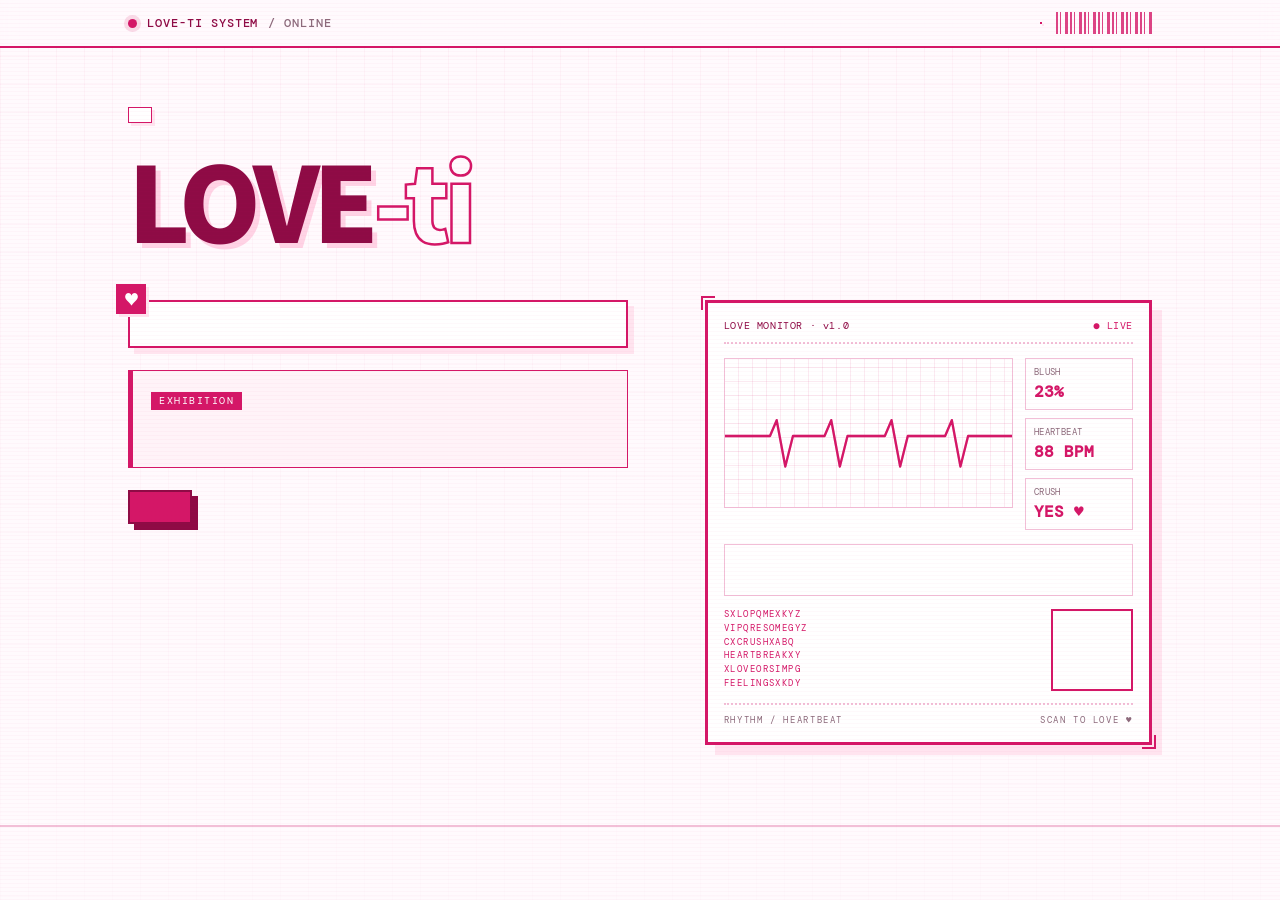
==== commit a65f05b8: "Add files via upload" ====
--- a/LOVE-ti/index.html
+++ b/LOVE-ti/index.html
@@ -44,6 +44,12 @@
 .brand{display:flex;align-items:center;gap:10px;font-family:var(--mono);font-size:12px;letter-spacing:.08em;color:var(--pink-deep);font-weight:500}
 .brand .dot{width:9px;height:9px;background:var(--pink);border-radius:50%;box-shadow:0 0 0 4px rgba(212,23,103,.14);animation:blink 1.6s steps(2) infinite}
 .barcode{height:22px;width:96px;background:repeating-linear-gradient(90deg,var(--pink) 0 2px,transparent 2px 4px,var(--pink) 4px 5px,transparent 5px 9px,var(--pink) 9px 12px,transparent 12px 14px);opacity:.8}
+.top-right{display:flex;align-items:center;gap:14px}
+.lang-switch{display:flex;border:1.5px solid var(--pink);background:#fff;box-shadow:2px 2px 0 var(--pink-soft)}
+.lang-btn{border:0;background:transparent;color:var(--pink-deep);font-family:var(--mono);font-size:10.5px;letter-spacing:.06em;padding:6px 9px;cursor:pointer;line-height:1;transition:background .16s,color .16s}
+.lang-btn+button{border-left:1px solid var(--line)}
+.lang-btn:hover{background:var(--pink-pale)}
+.lang-btn.active{background:var(--pink);color:#fff;font-weight:500}
 @keyframes blink{50%{opacity:.25}}
 
 /* ---------- screens ---------- */
@@ -105,8 +111,8 @@
 .m-mid{display:grid;grid-template-columns:1fr 108px;gap:12px;margin:14px 0}
 .m-wave{border:1.5px solid var(--line);background:repeating-linear-gradient(90deg,transparent 0 13px,rgba(212,23,103,.09) 13px 14px),repeating-linear-gradient(0deg,transparent 0 13px,rgba(212,23,103,.09) 13px 14px);height:150px;position:relative;overflow:hidden;display:grid;place-items:center}
 .m-wave svg{width:100%;height:100%}
-.ecg{fill:none;stroke:var(--pink);stroke-width:2.4;stroke-linecap:round;stroke-linejoin:round;stroke-dasharray:520;stroke-dashoffset:520;animation:ecgDraw 3.4s linear infinite}
-@keyframes ecgDraw{0%{stroke-dashoffset:520}70%,100%{stroke-dashoffset:-520}}
+.ecg-base{fill:none;stroke:var(--pink);stroke-width:2.4;stroke-linecap:round;stroke-linejoin:round;opacity:.25}
+.ecg{fill:none;stroke:var(--pink);stroke-width:2.4;stroke-linecap:round;stroke-linejoin:round}
 .m-stats{display:flex;flex-direction:column;gap:8px}
 .stat{border:1.5px solid var(--line);padding:7px 8px;font-family:var(--mono);font-size:9px;color:var(--muted);letter-spacing:.04em}
 .stat b{display:block;font-size:16px;color:var(--pink);letter-spacing:0;margin-top:3px}
@@ -179,10 +185,10 @@
 .pct-badge{position:absolute;top:50%;transform:translateY(-50%);z-index:2;width:36px;height:36px;border-radius:50%;background:#fff;border:2px solid rgba(212,23,103,.28);display:grid;place-items:center;font-family:var(--mono);font-size:12px;font-weight:500;color:var(--pink-deep);box-shadow:0 2px 5px rgba(142,11,69,.12)}
 .pct-badge.bl{left:1px}
 .pct-badge.br{right:1px}
-.side-label{position:absolute;top:50%;transform:translateY(-50%);z-index:2;font-family:var(--mono);font-size:12px;font-weight:700;letter-spacing:.04em;white-space:nowrap;color:var(--muted)}
-.side-label.ll{left:43px}
-.side-label.rl{right:43px;text-align:right}
-.side-label.on-fill{color:#fff}
+.side-label{position:absolute;top:50%;transform:translateY(-50%);z-index:2;font-family:var(--mono);font-size:12px;font-weight:700;letter-spacing:.04em;white-space:nowrap;color:var(--muted);background:rgba(255,255,255,.92);padding:2px 4px;border-radius:4px}
+.side-label.ll{left:40px}
+.side-label.rl{right:40px;text-align:right}
+.side-label.on-fill{color:#fff;background:transparent;padding:0}
 @media(max-width:560px){
   .slider-bar{height:38px}
   .pct-badge{width:34px;height:34px;font-size:11px}
@@ -240,7 +246,10 @@
 <header class="topbar">
   <div class="topbar-in">
     <div class="brand"><span class="dot"></span>LOVE-TI SYSTEM <span style="color:var(--muted)">/ ONLINE</span></div>
-    <div class="barcode" aria-hidden="true"></div>
+    <div class="top-right">
+      <div class="lang-switch" id="langSwitch" role="group" aria-label="language"></div>
+      <div class="barcode" aria-hidden="true"></div>
+    </div>
   </div>
 </header>
 
@@ -274,6 +283,7 @@
         <div class="m-mid">
           <div class="m-wave">
             <svg viewBox="0 0 300 150" preserveAspectRatio="none">
+              <path class="ecg-base" d="M0 78 H38 l9 0 l7 -16 l9 47 l8 -31 l8 0 H96 l8 0 l7 -16 l9 47 l8 -31 l8 0 H158 l9 0 l7 -16 l9 47 l8 -31 l8 0 H222 l8 0 l7 -16 l9 47 l8 -31 l8 0 H300"/>
               <path class="ecg" d="M0 78 H38 l9 0 l7 -16 l9 47 l8 -31 l8 0 H96 l8 0 l7 -16 l9 47 l8 -31 l8 0 H158 l9 0 l7 -16 l9 47 l8 -31 l8 0 H222 l8 0 l7 -16 l9 47 l8 -31 l8 0 H300"/>
             </svg>
             <div id="pixelHeart" style="position:absolute;display:grid;place-items:center;opacity:.16"></div>
@@ -339,18 +349,48 @@
    ========================================================= */
 const IMAGE = code => `assets/mascots/${code}.png`;
 const C = window.LOVE_TI_CONTENT;
-const QUESTIONS = C.questions;
-const BONUS = C.bonus;
-const TYPES = C.types;
-const UI = C.ui;
+let LANG = localStorage.getItem('loveti-lang') || C.defaultLang;
+if(!C.langs[LANG]) LANG = C.defaultLang;
+let DATA = C.langs[LANG];
+let QUESTIONS = DATA.questions;
+let BONUS = DATA.bonus;
+let TYPES = DATA.types;
+let UI = DATA.ui;
+let TRAIT = DATA.TRAIT;
 const DIMS = [['D','L'],['P','C'],['R','S']];
-const TRAIT = {D:'感性', L:'理性', P:'獨立', C:'連結', R:'儀式感', S:'隨性'};
 let currentCode = 'DPR';
 
 // 把 content.js 的文字填入頁面
-document.querySelectorAll('[data-text]').forEach(el=>{ el.textContent = UI[el.dataset.text] ?? ''; });
-document.querySelectorAll('[data-html]').forEach(el=>{ el.innerHTML = UI[el.dataset.html] ?? ''; });
-document.querySelectorAll('[data-exhibition-link]').forEach(el=>{ el.href = UI.exhibitionUrl; });
+function fillTexts(root){
+  const scope = root || document;
+  scope.querySelectorAll('[data-text]').forEach(el=>{ el.textContent = UI[el.dataset.text] ?? ''; });
+  scope.querySelectorAll('[data-html]').forEach(el=>{ el.innerHTML = UI[el.dataset.html] ?? ''; });
+  scope.querySelectorAll('[data-exhibition-link]').forEach(el=>{ el.href = UI.exhibitionUrl; });
+}
+fillTexts();
+
+/* ---------- 語言切換 ---------- */
+function buildLangSwitch(){
+  const box=document.getElementById('langSwitch');
+  box.innerHTML = C.order.map(code=>`<button type="button" class="lang-btn${code===LANG?' active':''}" data-lang="${code}">${C.langs[code].short}</button>`).join('');
+  box.querySelectorAll('button').forEach(btn=>btn.addEventListener('click',()=>setLanguage(btn.dataset.lang)));
+}
+function setLanguage(code){
+  if(!C.langs[code] || code===LANG) return;
+  LANG = code; DATA = C.langs[code];
+  QUESTIONS = DATA.questions; BONUS = DATA.bonus; TYPES = DATA.types; UI = DATA.ui; TRAIT = DATA.TRAIT;
+  localStorage.setItem('loveti-lang', LANG);
+  document.documentElement.lang = LANG==='zh-Hans' ? 'zh-CN' : (LANG==='en' ? 'en' : 'zh-Hant');
+  document.querySelectorAll('.lang-btn').forEach(b=>b.classList.toggle('active', b.dataset.lang===LANG));
+  fillTexts();
+  const active = document.querySelector('.screen.active');
+  if(active && active.id==='quiz'){ phase==='bonus' ? renderBonus() : renderQuestion(); }
+  if(active && active.id==='result') renderResult(currentCode);
+  if(active && active.id==='loadingScreen') document.getElementById('loadingText').textContent = UI.loadingText;
+  if(UI.toastLang) toast(UI.toastLang);
+}
+document.documentElement.lang = LANG==='zh-Hans' ? 'zh-CN' : (LANG==='en' ? 'en' : 'zh-Hant');
+buildLangSwitch();
 
 // 果凍彈跳：點擊選項或人格圖時彈一下
 function jelly(el){
@@ -593,9 +633,7 @@
       <button class="btn ghost small" onclick="startQuiz()" data-html="retryBtn"></button>
       <button class="btn ghost small" onclick="show('hero')" data-html="homeBtn"></button>
     </div>`;
-  document.querySelectorAll('#resultContent [data-html]').forEach(el=>{ el.innerHTML = UI[el.dataset.html] ?? ''; });
-  document.querySelectorAll('#resultContent [data-text]').forEach(el=>{ el.textContent = UI[el.dataset.text] ?? ''; });
-  document.querySelectorAll('#resultContent [data-exhibition-link]').forEach(el=>{ el.href = UI.exhibitionUrl; });
+  fillTexts(document.getElementById('resultContent'));
   show('result');
 }
 
@@ -658,7 +696,7 @@
   for(let y=0;y<1350;y+=40){ctx.beginPath();ctx.moveTo(0,y);ctx.lineTo(1080,y);ctx.stroke();}
   ctx.strokeStyle='#d41767'; ctx.lineWidth=6; ctx.strokeRect(30,30,1020,1290);
   ctx.fillStyle='#8e0b45'; ctx.font='900 54px "Noto Sans TC",sans-serif'; ctx.fillText('LOVE-ti',72,118);
-  ctx.fillStyle='#d41767'; ctx.font='500 22px "DM Mono",monospace'; ctx.fillText('LOVE PERSONALITY TEST',74,154);
+  ctx.fillStyle='#d41767'; ctx.font='500 22px "DM Mono",monospace'; ctx.fillText(UI.canvasTitle||'LOVE PERSONALITY TEST',74,154);
   let img=null; try{ img=await loadImage(IMAGE(code)); }catch(e){}
   if(img){
     const scale=Math.min(540/img.width,470/img.height);
@@ -676,23 +714,31 @@
   ctx.fillStyle='#8c6a7b'; ctx.font='22px "DM Mono",monospace';
   ctx.fillText('〈'+t.song+'〉唱：'+t.singer+'　曲：'+(t.composer||'')+'　詞：'+t.lyricist,540,985);
   ctx.fillStyle='#d41767'; ctx.font='500 24px "DM Mono",monospace';
-  ctx.fillText('測測你的戀愛人格 →',540,1075);
+  ctx.fillText(UI.canvasTestHint||'測測你的戀愛人格 →',540,1075);
   ctx.font='500 21px "DM Mono",monospace';
   ctx.fillText(location.href.length>58?location.href.slice(0,55)+'...':location.href,540,1112);
-  // 展覽宣傳
-  ctx.fillStyle='#fff'; ctx.fillRect(90,1145,900,130);
-  ctx.strokeStyle='#d41767'; ctx.lineWidth=3; ctx.strokeRect(90,1145,900,130);
-  ctx.fillStyle='#8e0b45'; ctx.font='700 23px "Noto Sans TC",sans-serif';
-  ctx.fillText(UI.exhibitionSlogan,540,1180);
+  // 展覽宣傳（長標語自動縮字，避免溢出）
+  const fitFont=(text,maxW,start,min,style,family)=>{
+    let size=start;
+    ctx.font=`${style} ${size}px ${family}`;
+    while(ctx.measureText(text).width>maxW && size>min){ size--; ctx.font=`${style} ${size}px ${family}`; }
+    return size;
+  };
+  ctx.fillStyle='#fff'; ctx.fillRect(90,1138,900,132);
+  ctx.strokeStyle='#d41767'; ctx.lineWidth=3; ctx.strokeRect(90,1138,900,132);
+  fitFont(UI.exhibitionSlogan,850,23,15,'700','"Noto Sans TC",sans-serif');
+  ctx.fillStyle='#8e0b45'; ctx.fillText(UI.exhibitionSlogan,540,1170);
   ctx.save();
   ctx.shadowColor='#ffd3e5'; ctx.shadowOffsetX=3; ctx.shadowOffsetY=3;
-  ctx.fillStyle='#8e0b45'; ctx.font='900 29px "Noto Sans TC",sans-serif';
-  ctx.fillText(UI.exhibitionTitle,540,1218);
+  fitFont(UI.exhibitionTitle,850,29,18,'900','"Noto Sans TC",sans-serif');
+  ctx.fillStyle='#8e0b45'; ctx.fillText(UI.exhibitionTitle,540,1207);
   ctx.restore();
-  ctx.fillStyle='#8c6a7b'; ctx.font='19px "DM Mono",monospace';
-  ctx.fillText(UI.exhibitionDate+'　'+UI.exhibitionVenue,540,1255);
-  ctx.fillStyle='#8c6a7b'; ctx.font='20px "DM Mono",monospace';
-  ctx.fillText('LOVE-TI · 僅供娛樂參考',540,1305);
+  fitFont(UI.exhibitionDate+'　'+UI.exhibitionVenue,850,19,13,'','"DM Mono",monospace');
+  ctx.fillStyle='#8c6a7b'; ctx.fillText(UI.exhibitionDate+'　'+UI.exhibitionVenue,540,1242);
+  ctx.fillStyle='#d41767'; ctx.font='500 19px "DM Mono",monospace';
+  ctx.fillText(UI.canvasIgHint||'追蹤展覽 IG ↗',540,1292);
+  ctx.fillStyle='#8c6a7b'; ctx.font='16px "DM Mono",monospace';
+  ctx.fillText(UI.canvasDisclaimer||'LOVE-TI · 僅供娛樂參考',540,1312);
   ctx.textAlign='left';
   return canvas;
 }
@@ -746,6 +792,12 @@
   cells.forEach((r,y)=>r.forEach((on,x)=>{ if(on) html+=`<rect x="${x}" y="${y}" width="1" height="1" fill="#d41767"/>`; }));
   qr.innerHTML=html+'</svg>';
 
+  const ecg=document.querySelector('.ecg');
+  if(ecg && ecg.getTotalLength && ecg.animate){
+    const len=Math.ceil(ecg.getTotalLength()), seg=130;
+    ecg.style.strokeDasharray=`${seg} ${len+seg+20}`;
+    ecg.animate([{strokeDashoffset:seg},{strokeDashoffset:-(len+seg)}],{duration:3200,iterations:Infinity,easing:'linear'});
+  }
   setInterval(()=>{ document.getElementById('bpm').textContent=(80+Math.floor(Math.random()*16))+' BPM'; },2200);
 })();
 </script>
